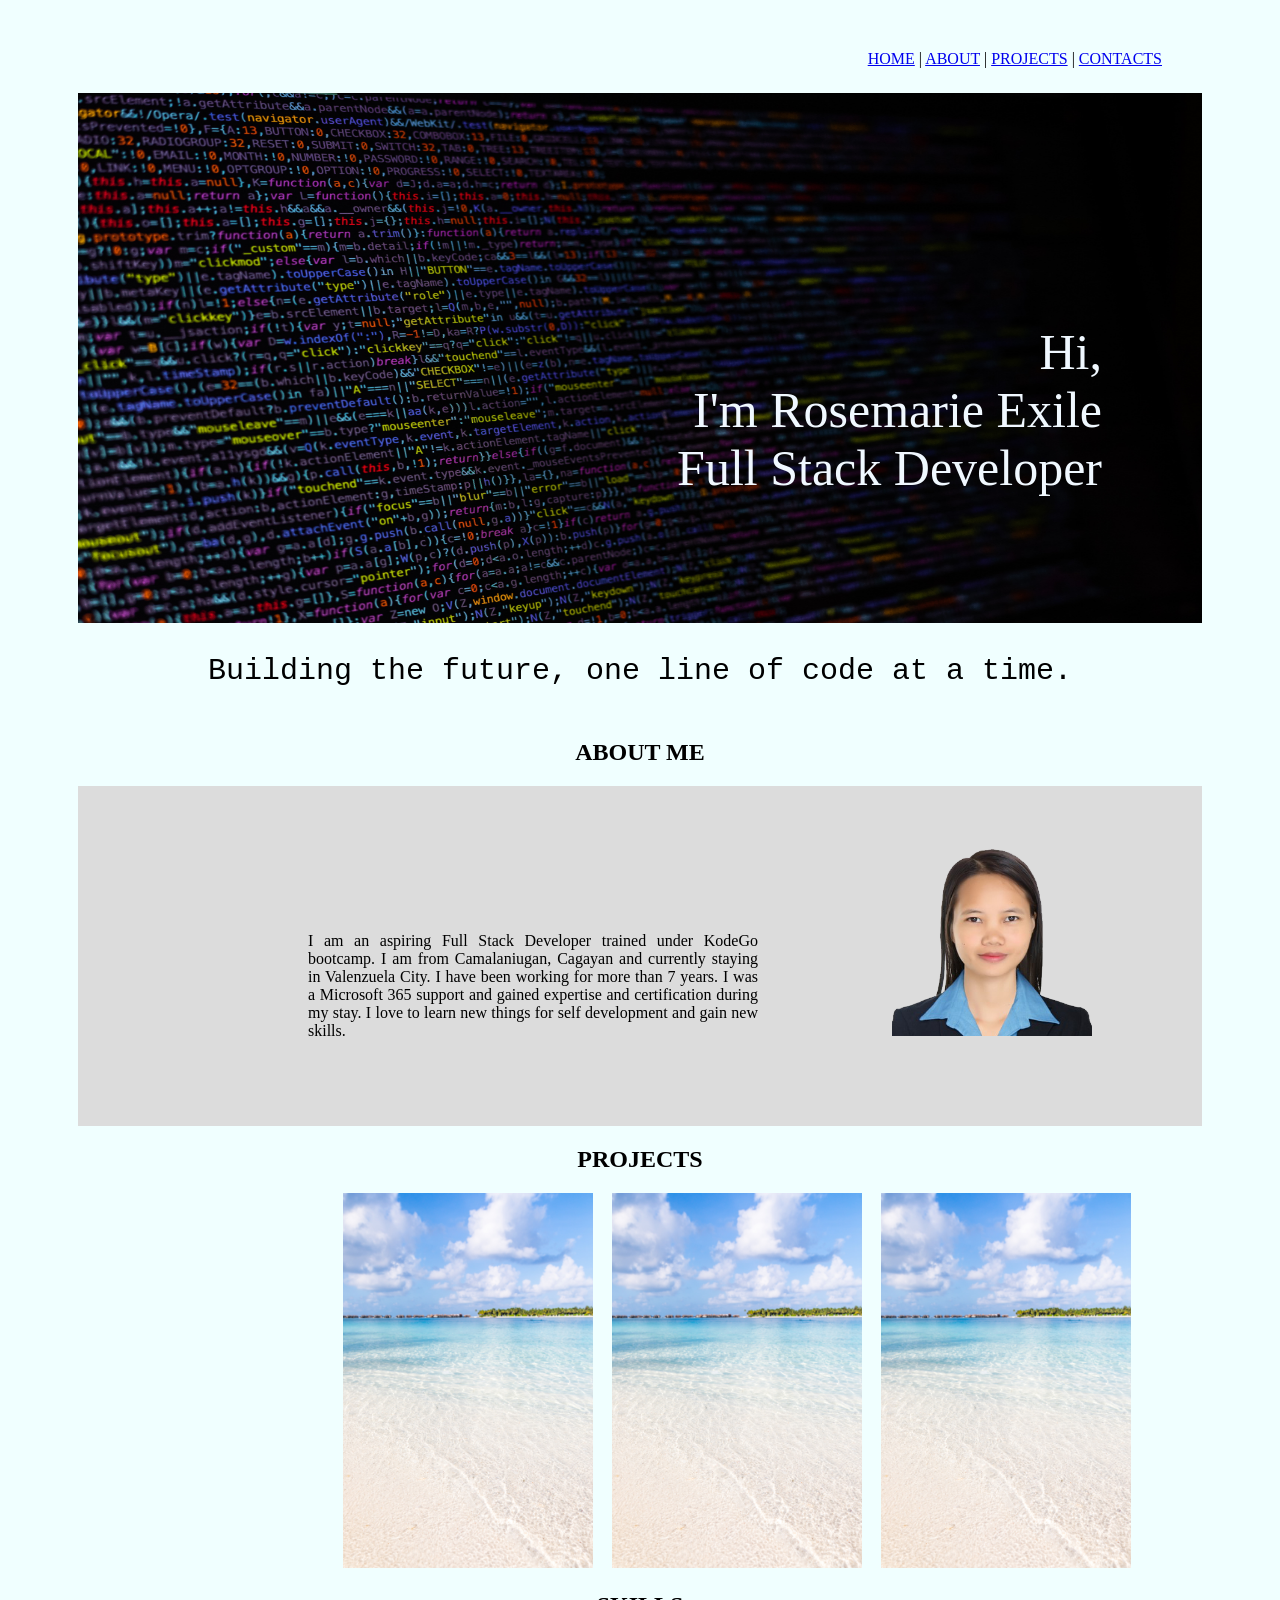
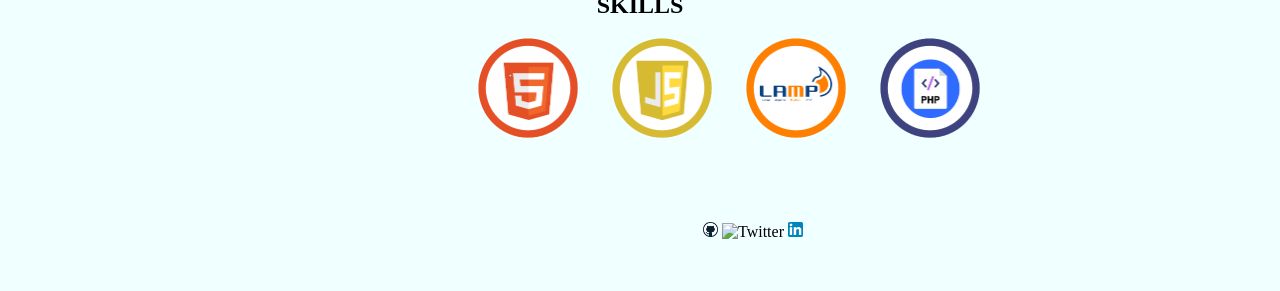
==== index.html @ a0bd22c9 "first commit" ====
<!DOCTYPE html>
<html>
    <head>
        <title>Portfolio</title>
        <link rel="stylesheet" type="text/css" href="style.css">
    </head>
    <body>
       <div class="container">
            
                    <nav>
                        <a href="#" class="w3-bar-item w3-button">HOME</a> |
                        <a href="#">ABOUT</a> |
                        <a href="#">PROJECTS</a> |
                        <a href="#">CONTACTS</a>
                    </nav>
            <div class="section">
                <section>
                  <!-- <img src="o.png" alt="Profile Picture" id="job"> -->
                    <p id="intro">Hi, <br>
                    I'm Rosemarie Exile<br> 
                    Full Stack Developer</p>    
                        
                </section>
            </div>  
            <article id="motto">
                    <p>Building the future, one line of code at a time.</p>
            </article>
            
            <h2>ABOUT ME</h2>
            <div class="aboutme">
                <div class="about">
                        <p id="details">I am an aspiring Full Stack Developer trained under KodeGo bootcamp. I am from Camalaniugan, Cagayan and currently staying in Valenzuela City. I have been working for more than 7 years. I was a Microsoft 365 support and gained expertise and certification during my stay. I love to learn new things for self development and gain new skills.</p>
                </div>
                <div class="profilepicture">
                        <img src="o.png" alt="Profile Picture" style="width: 200px">
                </div>
                    
            </div>
            
            <h2>PROJECTS</h2>
            <div class="project">
                <img src="travel.jpg" alt="Travel Project" style="width: 250px">
                <img src="travel.jpg" alt="Travel Project" style="width: 250px">
                <img src="travel.jpg" alt="Travel Project" style="width: 250px">
            </div>
            <h2>SKILLS</h2>
            <div class="skills">
               <img src="HTML.png" alt="HTML">
               <img src="JavaScript.png" alt="HTML">
               <img src="LAMP.png" alt="LAMP">
               <img src="php.png" alt="PHP">
            </div>
            <div class="footer">
                <img src="github.png" alt="Github"/>
            
                <img src="twitter.png" alt="Twitter"/>
            
                <img src="linkedin.png" alt="LinkedIn"/>  
            </div>
        </div>
    </body>
</html>
---- style.css ----
html {
    background-color:azure
}
nav {
    text-align: right;
    padding-right: 40px;
}

 .container{
    margin-top: 50px;
    margin-right: 70px;
    margin-left: 70px;
    margin-bottom: 50px; 
   
}
.section {
    background-color: rgb(97, 113, 113);
    margin-top: -25px;
    height: 550px;
}
#intro{
    text-align: right;
    padding-right: 100px;
    padding-top: 230px;
    font-size: 50px;
    color: aliceblue;
}

section {
    height: 550px;
    background-image: url("bg.jpg");
    background-size: 100% 100%;
    
}

#motto {
    margin-top: -20px;
    padding-top: 1px;
    padding-bottom: 1px;
    font-family: 'Courier New', Courier, monospace;
    font-size: 30px;
    text-align: center;
    background-color: azure;  
}

h2 {
    text-align: center;
}
.aboutme {  
    background-color: gainsboro
}

.about {
    display: inline-block;
    width: 450px;
    margin-left: 200px;
    margin-bottom: 60px;
    padding: 10px 30px 10px 30px;
    text-align: justify;
   
}
#details {
    color: black;
   
}

.profilepicture {

    display: inline-block;
    margin-left: 100px;
    margin-top: 50px;
}

.project {
   margin-left: 250px;

}

.project img {
    margin-left: 15px;
}
.skills {
    margin-left: 370px;
}

.skills img{
   width: 100px;
   margin-left: 30px;

}


.footer {
    margin-left: 625px;
    margin-top: 80px;
}

.footer img {
    width: 15px;  
}

/*

img {
    height: 250px;
    padding-left: 15px;
} */
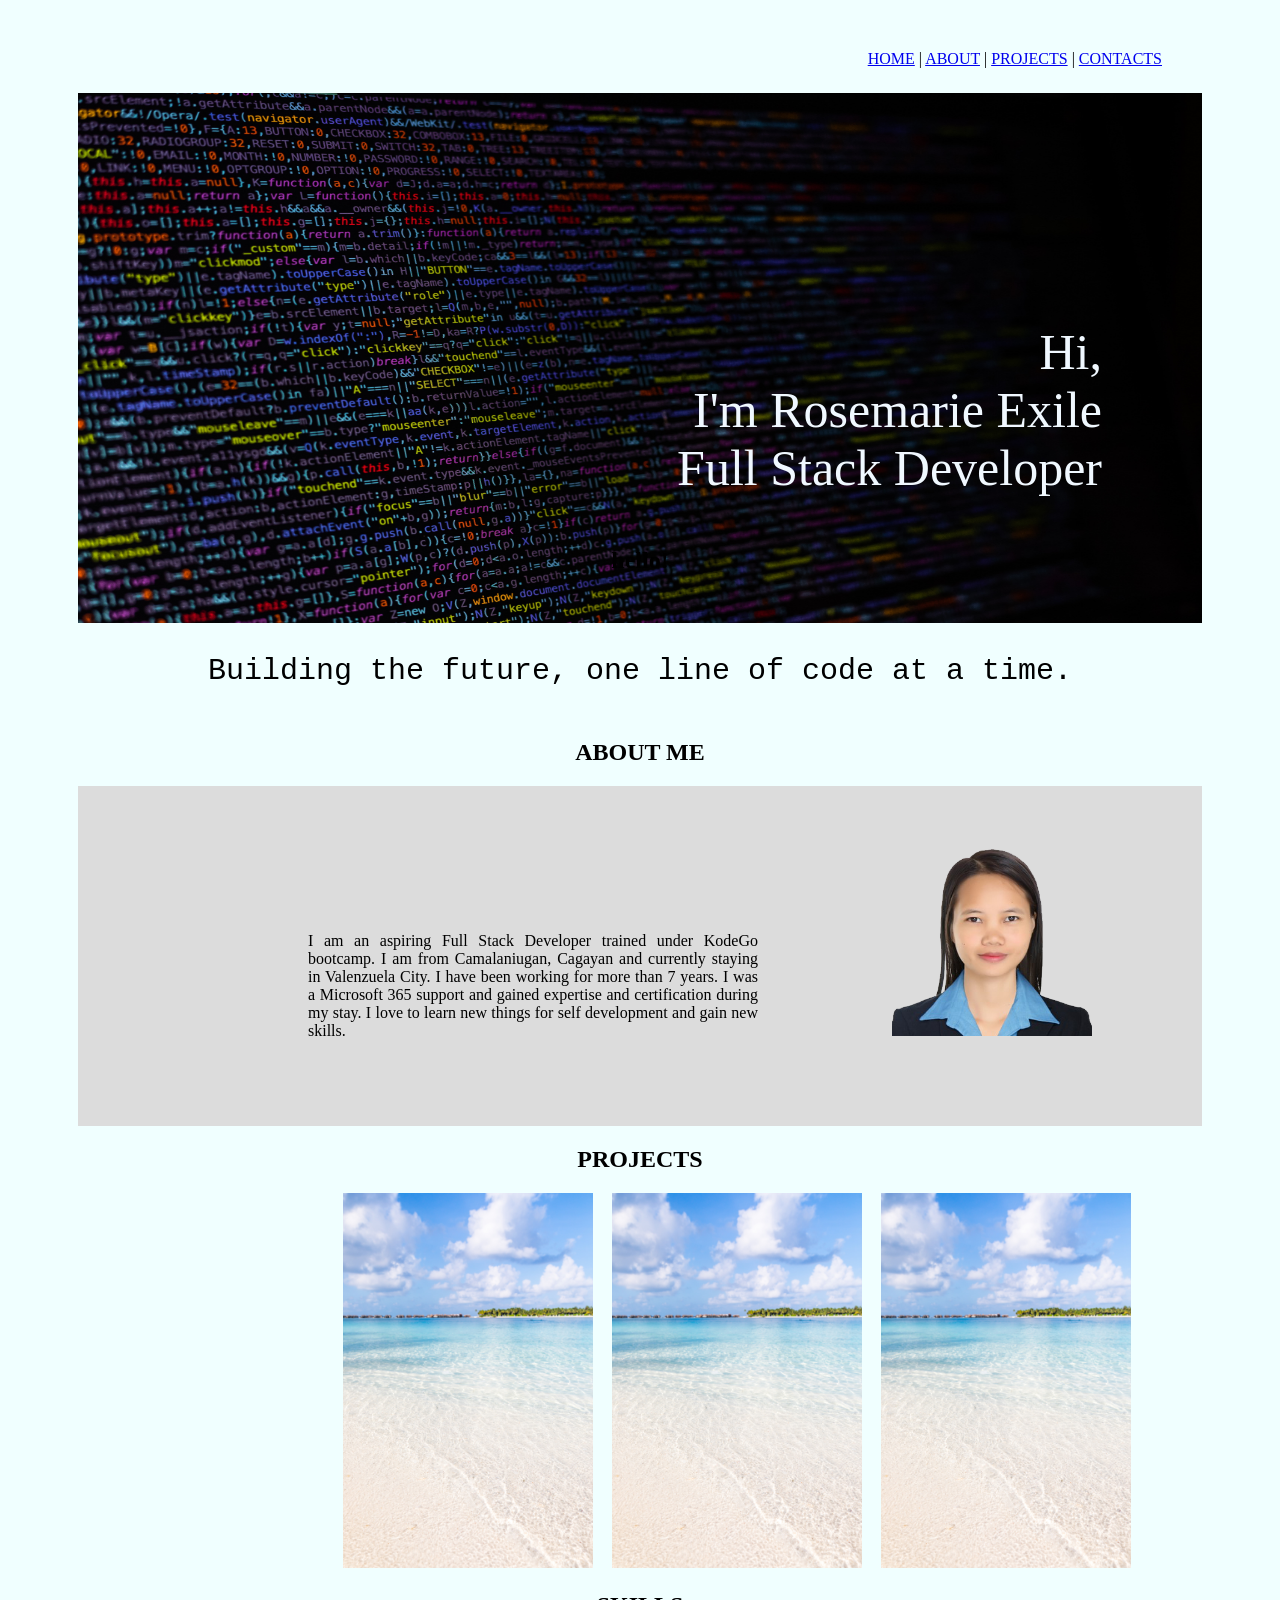
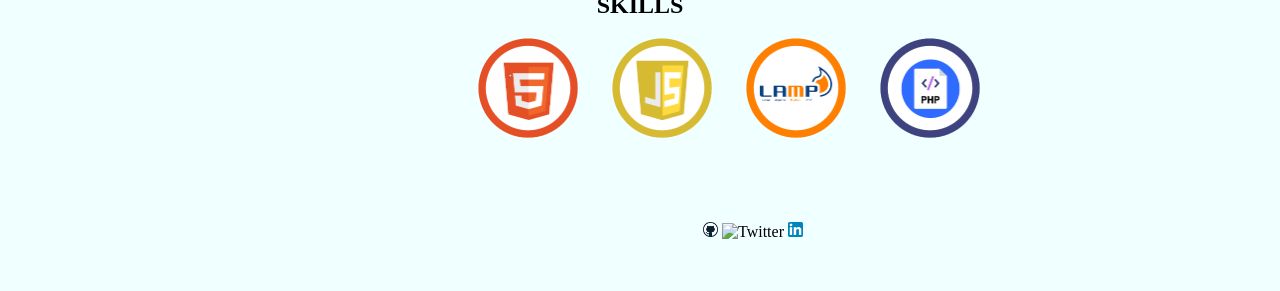
==== commit 00b150ad: "Add hello" ====
--- a/index.html
+++ b/index.html
@@ -18,7 +18,8 @@
                   <!-- <img src="o.png" alt="Profile Picture" id="job"> -->
                     <p id="intro">Hi, <br>
                     I'm Rosemarie Exile<br> 
-                    Full Stack Developer</p>    
+                    Full Stack Developer</p> 
+                    <h2>hello!</h2>   
                         
                 </section>
             </div>  
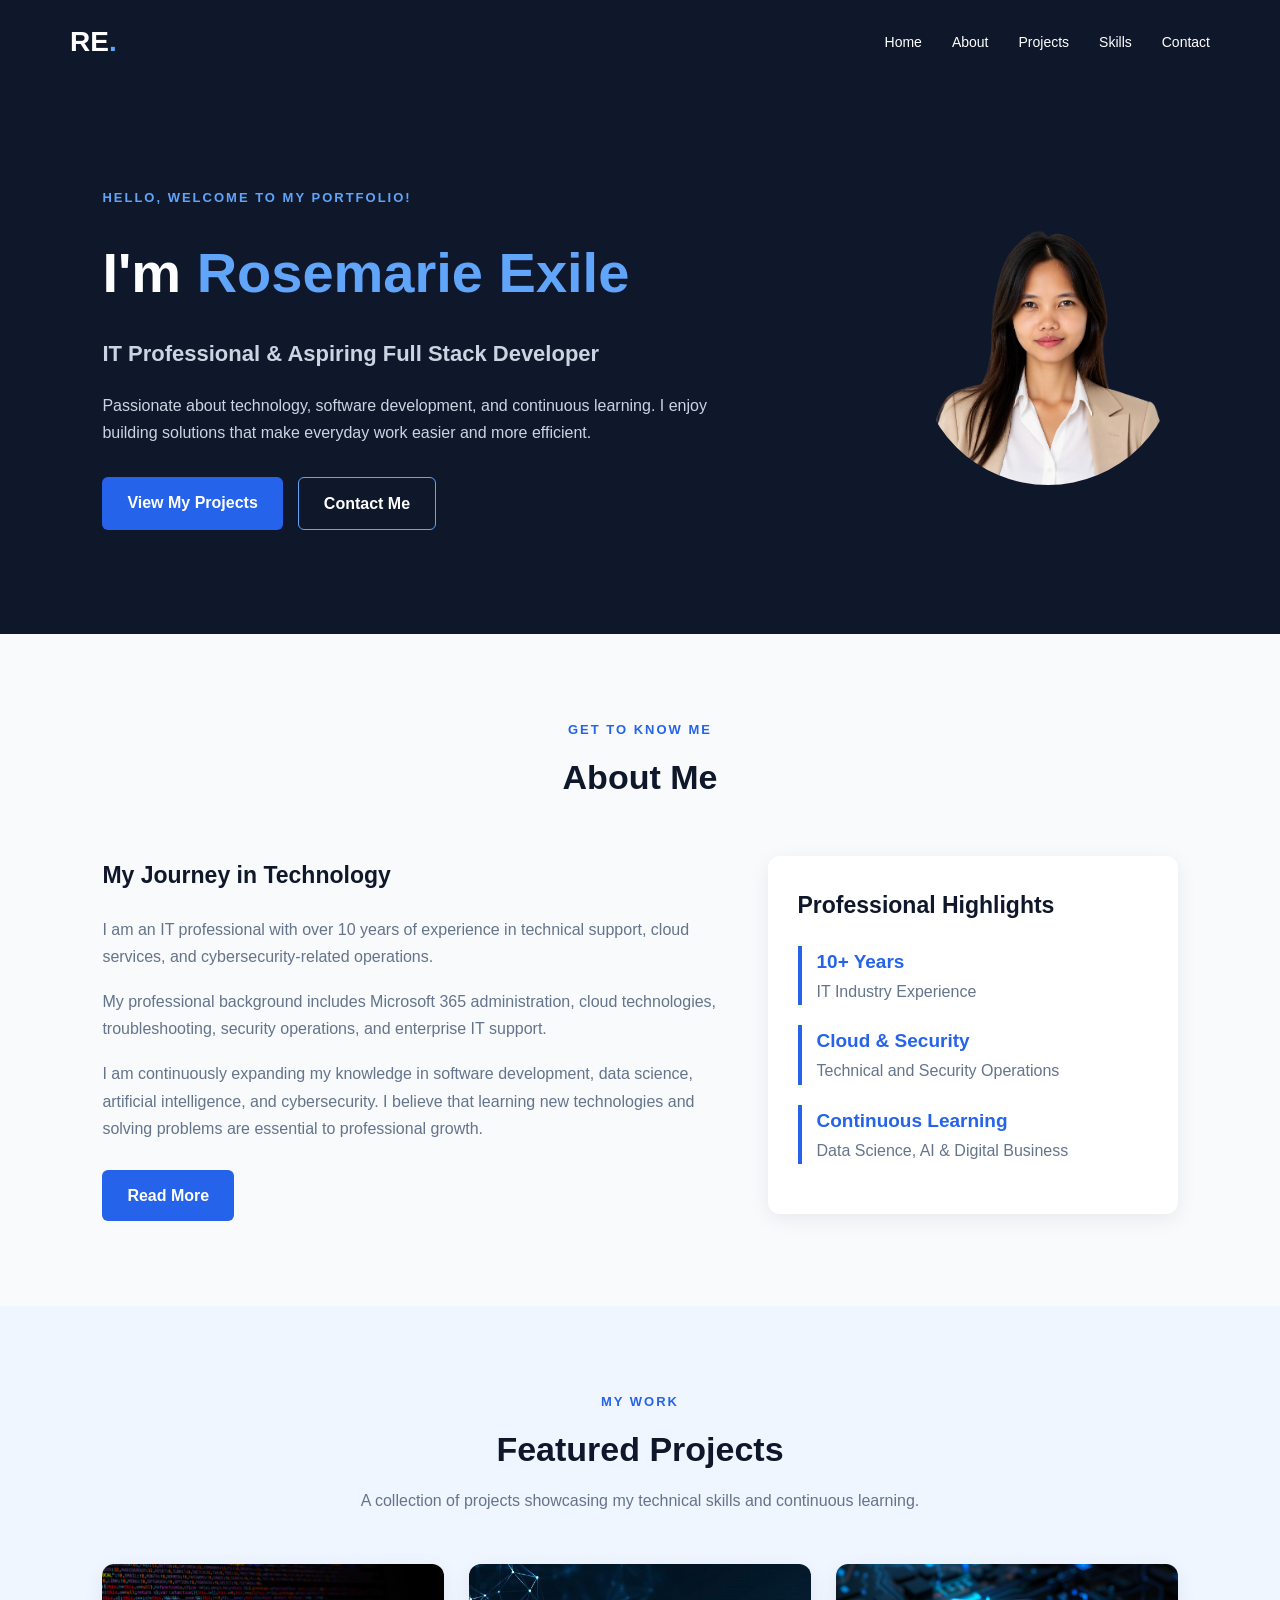
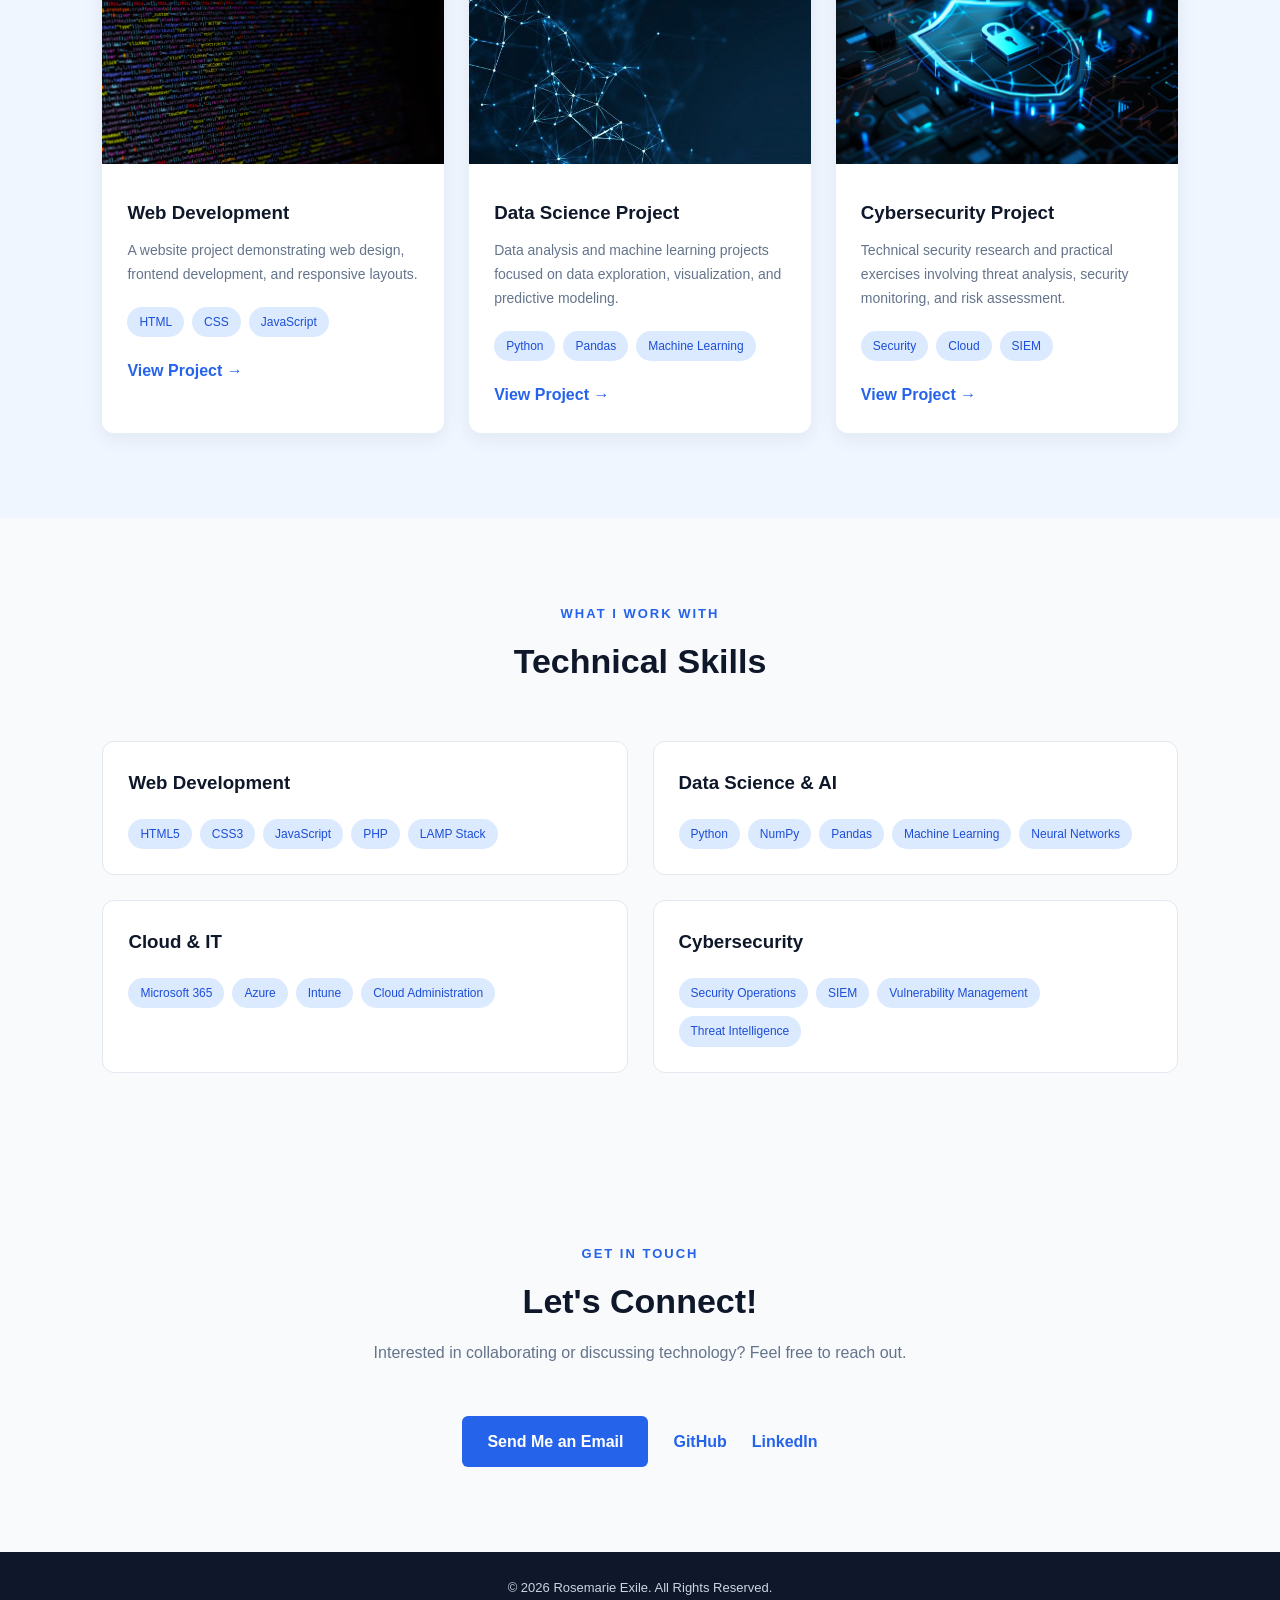
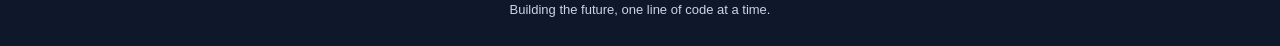
==== commit 99859e03: "Update index, about and style" ====
--- a/index.html
+++ b/index.html
@@ -1,63 +1,299 @@
+
 <!DOCTYPE html>
-<html>
-    <head>
-        <title>Portfolio</title>
-        <link rel="stylesheet" type="text/css" href="style.css">
-    </head>
-    <body>
-       <div class="container">
-            
-                    <nav>
-                        <a href="#" class="w3-bar-item w3-button">HOME</a> |
-                        <a href="#">ABOUT</a> |
-                        <a href="#">PROJECTS</a> |
-                        <a href="#">CONTACTS</a>
-                    </nav>
-            <div class="section">
-                <section>
-                  <!-- <img src="o.png" alt="Profile Picture" id="job"> -->
-                    <p id="intro">Hi, <br>
-                    I'm Rosemarie Exile<br> 
-                    Full Stack Developer</p> 
-                    <h2>hello!</h2>   
-                        
-                </section>
-            </div>  
-            <article id="motto">
-                    <p>Building the future, one line of code at a time.</p>
-            </article>
-            
-            <h2>ABOUT ME</h2>
-            <div class="aboutme">
-                <div class="about">
-                        <p id="details">I am an aspiring Full Stack Developer trained under KodeGo bootcamp. I am from Camalaniugan, Cagayan and currently staying in Valenzuela City. I have been working for more than 7 years. I was a Microsoft 365 support and gained expertise and certification during my stay. I love to learn new things for self development and gain new skills.</p>
-                </div>
-                <div class="profilepicture">
-                        <img src="o.png" alt="Profile Picture" style="width: 200px">
-                </div>
-                    
-            </div>
-            
-            <h2>PROJECTS</h2>
-            <div class="project">
-                <img src="travel.jpg" alt="Travel Project" style="width: 250px">
-                <img src="travel.jpg" alt="Travel Project" style="width: 250px">
-                <img src="travel.jpg" alt="Travel Project" style="width: 250px">
-            </div>
-            <h2>SKILLS</h2>
-            <div class="skills">
-               <img src="HTML.png" alt="HTML">
-               <img src="JavaScript.png" alt="HTML">
-               <img src="LAMP.png" alt="LAMP">
-               <img src="php.png" alt="PHP">
-            </div>
-            <div class="footer">
-                <img src="github.png" alt="Github"/>
-            
-                <img src="twitter.png" alt="Twitter"/>
-            
-                <img src="linkedin.png" alt="LinkedIn"/>  
-            </div>
-        </div>
-    </body>
-</html>+<html lang="en">
+<head>
+    <meta charset="UTF-8">
+    <meta name="viewport" content="width=device-width, initial-scale=1.0">
+    <meta name="description" content="Rosemarie Exile's professional portfolio showcasing development projects, technical skills, and experience.">
+
+    <title>Rosemarie Exile | Portfolio</title>
+
+    <link rel="stylesheet" href="style.css">
+</head>
+
+<body>
+
+    <!-- NAVIGATION -->
+    <header class="header">
+        <nav class="navbar">
+            <a href="#home" class="logo">RE<span>.</span></a>
+
+            <ul class="nav-links">
+                <li><a href="#home">Home</a></li>
+                <li><a href="#about">About</a></li>
+                <li><a href="#projects">Projects</a></li>
+                <li><a href="#skills">Skills</a></li>
+                <li><a href="#contact">Contact</a></li>
+            </ul>
+        </nav>
+    </header>
+
+    <main>
+
+        <!-- HOME / HERO SECTION -->
+        <section id="home" class="hero">
+            <div class="hero-content">
+                <p class="greeting">HELLO, WELCOME TO MY PORTFOLIO!</p>
+
+                <h1>I'm <span>Rosemarie Exile</span></h1>
+
+                <h2>IT Professional & Aspiring Full Stack Developer</h2>
+
+                <p class="hero-description">
+                    Passionate about technology, software development,
+                    and continuous learning. I enjoy building solutions
+                    that make everyday work easier and more efficient.
+                </p>
+
+                <div class="hero-buttons">
+                    <a href="#projects" class="btn primary-btn">
+                        View My Projects
+                    </a>
+
+                    <a href="#contact" class="btn secondary-btn">
+                        Contact Me
+                    </a>
+                </div>
+            </div>
+
+            <div class="hero-image">
+                <img src="images/profilepic.png" alt="Portrait of Rosemarie Exile">
+            </div>
+        </section>
+
+        <!-- ABOUT SECTION -->
+        <section id="about" class="section">
+            <div class="section-heading">
+                <p>GET TO KNOW ME</p>
+                <h2>About Me</h2>
+            </div>
+
+            <div class="about-content">
+                <div class="about-text">
+                    <h3>My Journey in Technology</h3>
+
+                    <p>
+                        I am an IT professional with over 10 years of
+                        experience in technical support, cloud services,
+                        and cybersecurity-related operations.
+                    </p>
+
+                    <p>
+                        My professional background includes Microsoft 365
+                        administration, cloud technologies, troubleshooting,
+                        security operations, and enterprise IT support.
+                    </p>
+
+                    <p>
+                        I am continuously expanding my knowledge in
+                        software development, data science, artificial
+                        intelligence, and cybersecurity. I believe that
+                        learning new technologies and solving problems
+                        are essential to professional growth.
+                    </p>
+
+                    <a href="about.html" class="btn primary-btn">
+                        Read More 
+                    </a>
+                </div>
+
+                <div class="about-card">
+                    <h3>Professional Highlights</h3>
+
+                    <div class="highlight">
+                        <h4>10+ Years</h4>
+                        <p>IT Industry Experience</p>
+                    </div>
+
+                    <div class="highlight">
+                        <h4>Cloud & Security</h4>
+                        <p>Technical and Security Operations</p>
+                    </div>
+
+                    <div class="highlight">
+                        <h4>Continuous Learning</h4>
+                        <p>Data Science, AI & Digital Business</p>
+                    </div>
+                </div>
+            </div>
+        </section>
+
+        <!-- PROJECTS SECTION -->
+        <section id="projects" class="section projects-section">
+            <div class="section-heading">
+                <p>MY WORK</p>
+                <h2>Featured Projects</h2>
+                <span>
+                    A collection of projects showcasing my technical skills
+                    and continuous learning.
+                </span>
+            </div>
+
+            <div class="project-grid">
+
+                <article class="project-card">
+                    <img src="images/web-dev.jpg" alt="Web development projects">
+
+                    <div class="project-info">
+                        <h3>Web Development</h3>
+                        <p>
+                            A website project demonstrating web design,
+                            frontend development, and responsive layouts.
+                        </p>
+
+                        <div class="project-tags">
+                            <span>HTML</span>
+                            <span>CSS</span>
+                            <span>JavaScript</span>
+                        </div>
+
+                        <a href="#" target="_blank" rel="noopener noreferrer">
+                            View Project →
+                        </a>
+                    </div>
+                </article>
+
+                <article class="project-card">
+                    <img src="images/data-science.jpg" alt="Data science project">
+
+                    <div class="project-info">
+                        <h3>Data Science Project</h3>
+                        <p>
+                            Data analysis and machine learning projects
+                            focused on data exploration, visualization,
+                            and predictive modeling.
+                        </p>
+
+                        <div class="project-tags">
+                            <span>Python</span>
+                            <span>Pandas</span>
+                            <span>Machine Learning</span>
+                        </div>
+
+                        <a href="#" target="_blank" rel="noopener noreferrer">
+                            View Project →
+                        </a>
+                    </div>
+                </article>
+
+                <article class="project-card">
+                    <img src="images/cybersecurity.jpg" alt="Cybersecurity project">
+
+                    <div class="project-info">
+                        <h3>Cybersecurity Project</h3>
+                        <p>
+                            Technical security research and practical
+                            exercises involving threat analysis,
+                            security monitoring, and risk assessment.
+                        </p>
+
+                        <div class="project-tags">
+                            <span>Security</span>
+                            <span>Cloud</span>
+                            <span>SIEM</span>
+                        </div>
+
+                        <a href="#" target="_blank" rel="noopener noreferrer">
+                            View Project →
+                        </a>
+                    </div>
+                </article>
+
+            </div>
+        </section>
+
+        <!-- SKILLS SECTION -->
+        <section id="skills" class="section">
+            <div class="section-heading">
+                <p>WHAT I WORK WITH</p>
+                <h2>Technical Skills</h2>
+            </div>
+
+            <div class="skills-grid">
+
+                <div class="skill-category">
+                    <h3>Web Development</h3>
+                    <div class="skill-list">
+                        <span>HTML5</span>
+                        <span>CSS3</span>
+                        <span>JavaScript</span>
+                        <span>PHP</span>
+                        <span>LAMP Stack</span>
+                    </div>
+                </div>
+
+                <div class="skill-category">
+                    <h3>Data Science & AI</h3>
+                    <div class="skill-list">
+                        <span>Python</span>
+                        <span>NumPy</span>
+                        <span>Pandas</span>
+                        <span>Machine Learning</span>
+                        <span>Neural Networks</span>
+                    </div>
+                </div>
+
+                <div class="skill-category">
+                    <h3>Cloud & IT</h3>
+                    <div class="skill-list">
+                        <span>Microsoft 365</span>
+                        <span>Azure</span>
+                        <span>Intune</span>
+                        <span>Cloud Administration</span>
+                    </div>
+                </div>
+
+                <div class="skill-category">
+                    <h3>Cybersecurity</h3>
+                    <div class="skill-list">
+                        <span>Security Operations</span>
+                        <span>SIEM</span>
+                        <span>Vulnerability Management</span>
+                        <span>Threat Intelligence</span>
+                    </div>
+                </div>
+
+            </div>
+        </section>
+
+        <!-- CONTACT SECTION -->
+        <section id="contact" class="section contact-section">
+            <div class="section-heading">
+                <p>GET IN TOUCH</p>
+                <h2>Let's Connect!</h2>
+
+                <span>
+                    Interested in collaborating or discussing technology?
+                    Feel free to reach out.
+                </span>
+            </div>
+
+            <div class="contact-links">
+                <a href="mailto:your-email@example.com" class="btn primary-btn">
+                    Send Me an Email
+                </a>
+
+                <a href="https://github.com/bluefirerose"
+                   target="_blank"
+                   rel="noopener noreferrer">
+                    GitHub
+                </a>
+
+                <a href="https://www.linkedin.com/in/rosemarie-exile-169563162/"
+                   target="_blank"
+                   rel="noopener noreferrer">
+                    LinkedIn
+                </a>
+            </div>
+        </section>
+
+    </main>
+
+    <!-- FOOTER -->
+    <footer class="footer">
+        <p>© 2026 Rosemarie Exile. All Rights Reserved.</p>
+        <p>Building the future, one line of code at a time.</p>
+    </footer>
+
+</body>
+</html>
--- a/style.css
+++ b/style.css
@@ -1,107 +1,448 @@
-html {
-    background-color:azure
-}
-nav {
-    text-align: right;
-    padding-right: 40px;
-}
-
- .container{
-    margin-top: 50px;
-    margin-right: 70px;
-    margin-left: 70px;
-    margin-bottom: 50px; 
-   
-}
+
+/* GENERAL SETTINGS */
+* {
+    margin: 0;
+    padding: 0;
+    box-sizing: border-box;
+    scroll-behavior: smooth;
+}
+
+:root {
+    --primary: #2563eb;
+    --dark: #0f172a;
+    --light: #f8fafc;
+    --text: #334155;
+    --muted: #64748b;
+    --white: #ffffff;
+}
+
+body {
+    font-family: Arial, Helvetica, sans-serif;
+    background: var(--light);
+    color: var(--text);
+    line-height: 1.7;
+}
+
+a {
+    text-decoration: none;
+}
+
+/* NAVIGATION */
+.header {
+    background: var(--dark);
+    position: sticky;
+    top: 0;
+    z-index: 100;
+}
+
+.navbar {
+    max-width: 1200px;
+    margin: auto;
+    padding: 18px 30px;
+    display: flex;
+    justify-content: space-between;
+    align-items: center;
+}
+
+.logo {
+    color: var(--white);
+    font-size: 28px;
+    font-weight: bold;
+}
+
+.logo span {
+    color: #60a5fa;
+}
+
+.nav-links {
+    display: flex;
+    gap: 30px;
+    list-style: none;
+}
+
+.nav-links a {
+    color: var(--white);
+    font-size: 14px;
+    transition: 0.3s;
+}
+
+.nav-links a:hover {
+    color: #60a5fa;
+}
+
+/* HERO SECTION */
+.hero {
+    min-height: 550px;
+    background: var(--dark);
+    color: var(--white);
+    display: flex;
+    align-items: center;
+    justify-content: space-between;
+    padding: 80px max(8%, calc((100% - 1100px) / 2));
+    gap: 50px;
+}
+
+.hero-content {
+    max-width: 650px;
+}
+
+.greeting {
+    color: #60a5fa;
+    font-weight: bold;
+    letter-spacing: 2px;
+    font-size: 13px;
+}
+
+.hero h1 {
+    font-size: clamp(36px, 5vw, 56px);
+    margin: 15px 0;
+}
+
+.hero h1 span {
+    color: #60a5fa;
+    display: inline-block;
+    white-space: nowrap;
+    border-right: 3px solid #60a5fa;
+    clip-path: inset(0 100% 0 0);
+    animation: name-typing 2s steps(15, end) forwards,
+        cursor-blink 0.5s step-end 4,
+        cursor-hide 0s 2s forwards;
+}
+
+@keyframes name-typing {
+    to {
+        clip-path: inset(0 0 0 0);
+    }
+}
+
+@keyframes cursor-blink {
+    50% {
+        border-color: transparent;
+    }
+}
+
+@keyframes cursor-hide {
+    to {
+        border-color: transparent;
+    }
+}
+
+@media (prefers-reduced-motion: reduce) {
+    .hero h1 span {
+        animation: none;
+        clip-path: none;
+        border-right: 0;
+    }
+}
+
+.hero h2 {
+    font-size: 22px;
+    margin-bottom: 20px;
+    color: #cbd5e1;
+}
+
+.hero-description {
+    color: #cbd5e1;
+    margin-bottom: 30px;
+}
+
+.hero-image img {
+    width: 260px;
+    height: 260px;
+    object-fit: cover;
+    border-radius: 50%;
+     /* border: 5px solid #2563eb;*/
+}
+
+/* BUTTONS */
+.hero-buttons {
+    display: flex;
+    flex-wrap: wrap;
+    gap: 15px;
+}
+
+.btn {
+    display: inline-block;
+    padding: 12px 25px;
+    border-radius: 6px;
+    font-weight: bold;
+    transition: 0.3s;
+}
+
+.primary-btn {
+    background: var(--primary);
+    color: var(--white);
+}
+
+.primary-btn:hover {
+    background: #1d4ed8;
+    transform: translateY(-3px);
+}
+
+.secondary-btn {
+    border: 1px solid #60a5fa;
+    color: var(--white);
+}
+
+.secondary-btn:hover {
+    background: #2563eb;
+}
+
+/* GENERAL SECTIONS */
 .section {
-    background-color: rgb(97, 113, 113);
-    margin-top: -25px;
-    height: 550px;
-}
-#intro{
-    text-align: right;
-    padding-right: 100px;
-    padding-top: 230px;
-    font-size: 50px;
-    color: aliceblue;
-}
-
-section {
-    height: 550px;
-    background-image: url("bg.jpg");
-    background-size: 100% 100%;
-    
-}
-
-#motto {
-    margin-top: -20px;
-    padding-top: 1px;
-    padding-bottom: 1px;
-    font-family: 'Courier New', Courier, monospace;
-    font-size: 30px;
+    padding: 85px 8%;
+    max-width: 1400px;
+    margin: auto;
+}
+
+.section-heading {
     text-align: center;
-    background-color: azure;  
-}
-
-h2 {
+    margin-bottom: 50px;
+}
+
+.section-heading > p {
+    color: var(--primary);
+    font-weight: bold;
+    letter-spacing: 2px;
+    font-size: 13px;
+}
+
+.section-heading h2 {
+    color: var(--dark);
+    font-size: 34px;
+    margin: 8px 0;
+}
+
+.section-heading span {
+    color: var(--muted);
+}
+
+/* ABOUT SECTION */
+.about-content {
+    display: grid;
+    grid-template-columns: 1.5fr 1fr;
+    gap: 50px;
+    align-items: start;
+}
+
+.about-text h3,
+.about-card h3 {
+    color: var(--dark);
+    font-size: 23px;
+    margin-bottom: 20px;
+}
+
+.about-text p {
+    margin-bottom: 18px;
+    color: var(--muted);
+}
+
+.about-text .btn {
+    margin-top: 10px;
+}
+
+.about-card {
+    background: var(--white);
+    padding: 30px;
+    border-radius: 12px;
+    box-shadow: 0 5px 20px rgba(15, 23, 42, 0.07);
+}
+
+.highlight {
+    border-left: 4px solid var(--primary);
+    padding-left: 15px;
+    margin: 20px 0;
+}
+
+.highlight h4 {
+    color: var(--primary);
+    font-size: 19px;
+}
+
+.highlight p {
+    color: var(--muted);
+}
+
+/* PROJECTS */
+.projects-section {
+    background: #eff6ff;
+    max-width: none;
+}
+
+.project-grid {
+    max-width: 1200px;
+    margin: auto;
+    display: grid;
+    grid-template-columns: repeat(3, 1fr);
+    gap: 25px;
+}
+
+.project-card {
+    background: var(--white);
+    border-radius: 12px;
+    overflow: hidden;
+    box-shadow: 0 5px 20px rgba(15, 23, 42, 0.07);
+    transition: 0.3s;
+}
+
+.project-card:hover {
+    transform: translateY(-7px);
+    box-shadow: 0 10px 25px rgba(15, 23, 42, 0.12);
+}
+
+.project-card img {
+    width: 100%;
+    height: 200px;
+    object-fit: cover;
+}
+
+.project-info {
+    padding: 25px;
+}
+
+.project-info h3 {
+    color: var(--dark);
+    margin-bottom: 10px;
+}
+
+.project-info p {
+    color: var(--muted);
+    font-size: 14px;
+    margin-bottom: 20px;
+}
+
+.project-tags,
+.skill-list {
+    display: flex;
+    flex-wrap: wrap;
+    gap: 8px;
+    margin-bottom: 20px;
+}
+
+.project-tags span,
+.skill-list span {
+    background: #dbeafe;
+    color: #1d4ed8;
+    padding: 5px 12px;
+    border-radius: 20px;
+    font-size: 12px;
+}
+
+.project-info a {
+    color: var(--primary);
+    font-weight: bold;
+}
+
+/* SKILLS */
+.skills-grid {
+    display: grid;
+    grid-template-columns: repeat(2, 1fr);
+    gap: 25px;
+}
+
+.skill-category {
+    background: var(--white);
+    padding: 25px;
+    border-radius: 12px;
+    border: 1px solid #e2e8f0;
+}
+
+.skill-category h3 {
+    color: var(--dark);
+    margin-bottom: 20px;
+}
+
+.skill-list {
+    margin-bottom: 0;
+}
+
+/* CONTACT */
+.contact-section {
     text-align: center;
 }
-.aboutme {  
-    background-color: gainsboro
-}
-
-.about {
-    display: inline-block;
-    width: 450px;
-    margin-left: 200px;
-    margin-bottom: 60px;
-    padding: 10px 30px 10px 30px;
-    text-align: justify;
-   
-}
-#details {
-    color: black;
-   
-}
-
-.profilepicture {
-
-    display: inline-block;
-    margin-left: 100px;
-    margin-top: 50px;
-}
-
-.project {
-   margin-left: 250px;
-
-}
-
-.project img {
-    margin-left: 15px;
-}
-.skills {
-    margin-left: 370px;
-}
-
-.skills img{
-   width: 100px;
-   margin-left: 30px;
-
-}
-
-
+
+.contact-links {
+    display: flex;
+    justify-content: center;
+    align-items: center;
+    gap: 25px;
+    flex-wrap: wrap;
+}
+
+.contact-links > a:not(.btn) {
+    color: var(--primary);
+    font-weight: bold;
+}
+
+.contact-links > a:not(.btn):hover {
+    text-decoration: underline;
+}
+
+/* FOOTER */
 .footer {
-    margin-left: 625px;
-    margin-top: 80px;
-}
-
-.footer img {
-    width: 15px;  
-}
-
-/*
-
-img {
-    height: 250px;
-    padding-left: 15px;
-} */+    background: var(--dark);
+    color: #cbd5e1;
+    text-align: center;
+    padding: 25px;
+    font-size: 13px;
+}
+
+/* RESPONSIVE DESIGN */
+@media (max-width: 768px) {
+
+    .navbar {
+        flex-direction: column;
+        gap: 15px;
+    }
+
+    .nav-links {
+        gap: 15px;
+        flex-wrap: wrap;
+        justify-content: center;
+    }
+
+    .hero {
+        flex-direction: column-reverse;
+        text-align: center;
+        padding: 60px 25px;
+    }
+
+    .hero-image img {
+        width: 200px;
+        height: 200px;
+    }
+
+    .hero-buttons {
+        justify-content: center;
+    }
+
+    .about-content {
+        grid-template-columns: 1fr;
+    }
+
+    .project-grid {
+        grid-template-columns: 1fr;
+    }
+
+    .skills-grid {
+        grid-template-columns: 1fr;
+    }
+
+    .section {
+        padding: 60px 25px;
+    }
+}
+
+@media (max-width: 400px) {
+    .nav-links {
+        gap: 10px;
+    }
+
+    .nav-links a {
+        font-size: 12px;
+    }
+
+    .hero h2 {
+        font-size: 18px;
+    }
+}
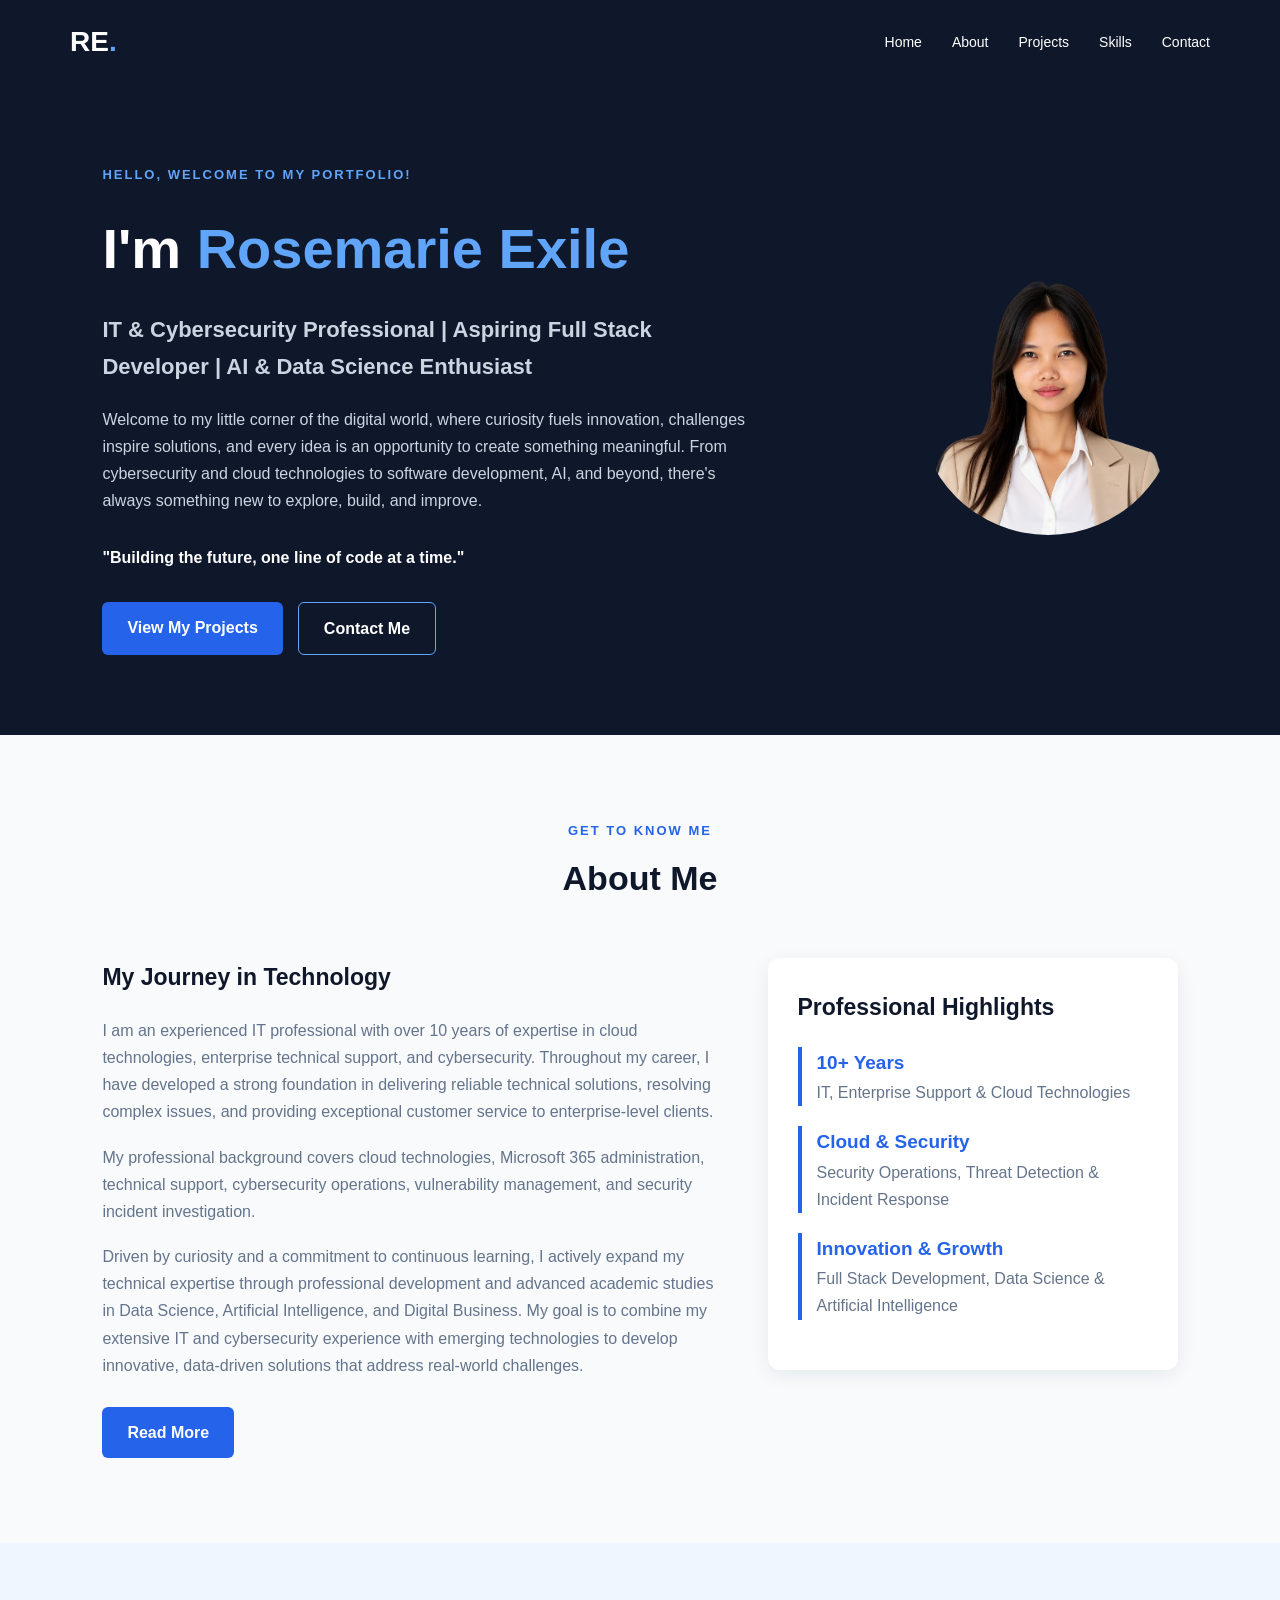
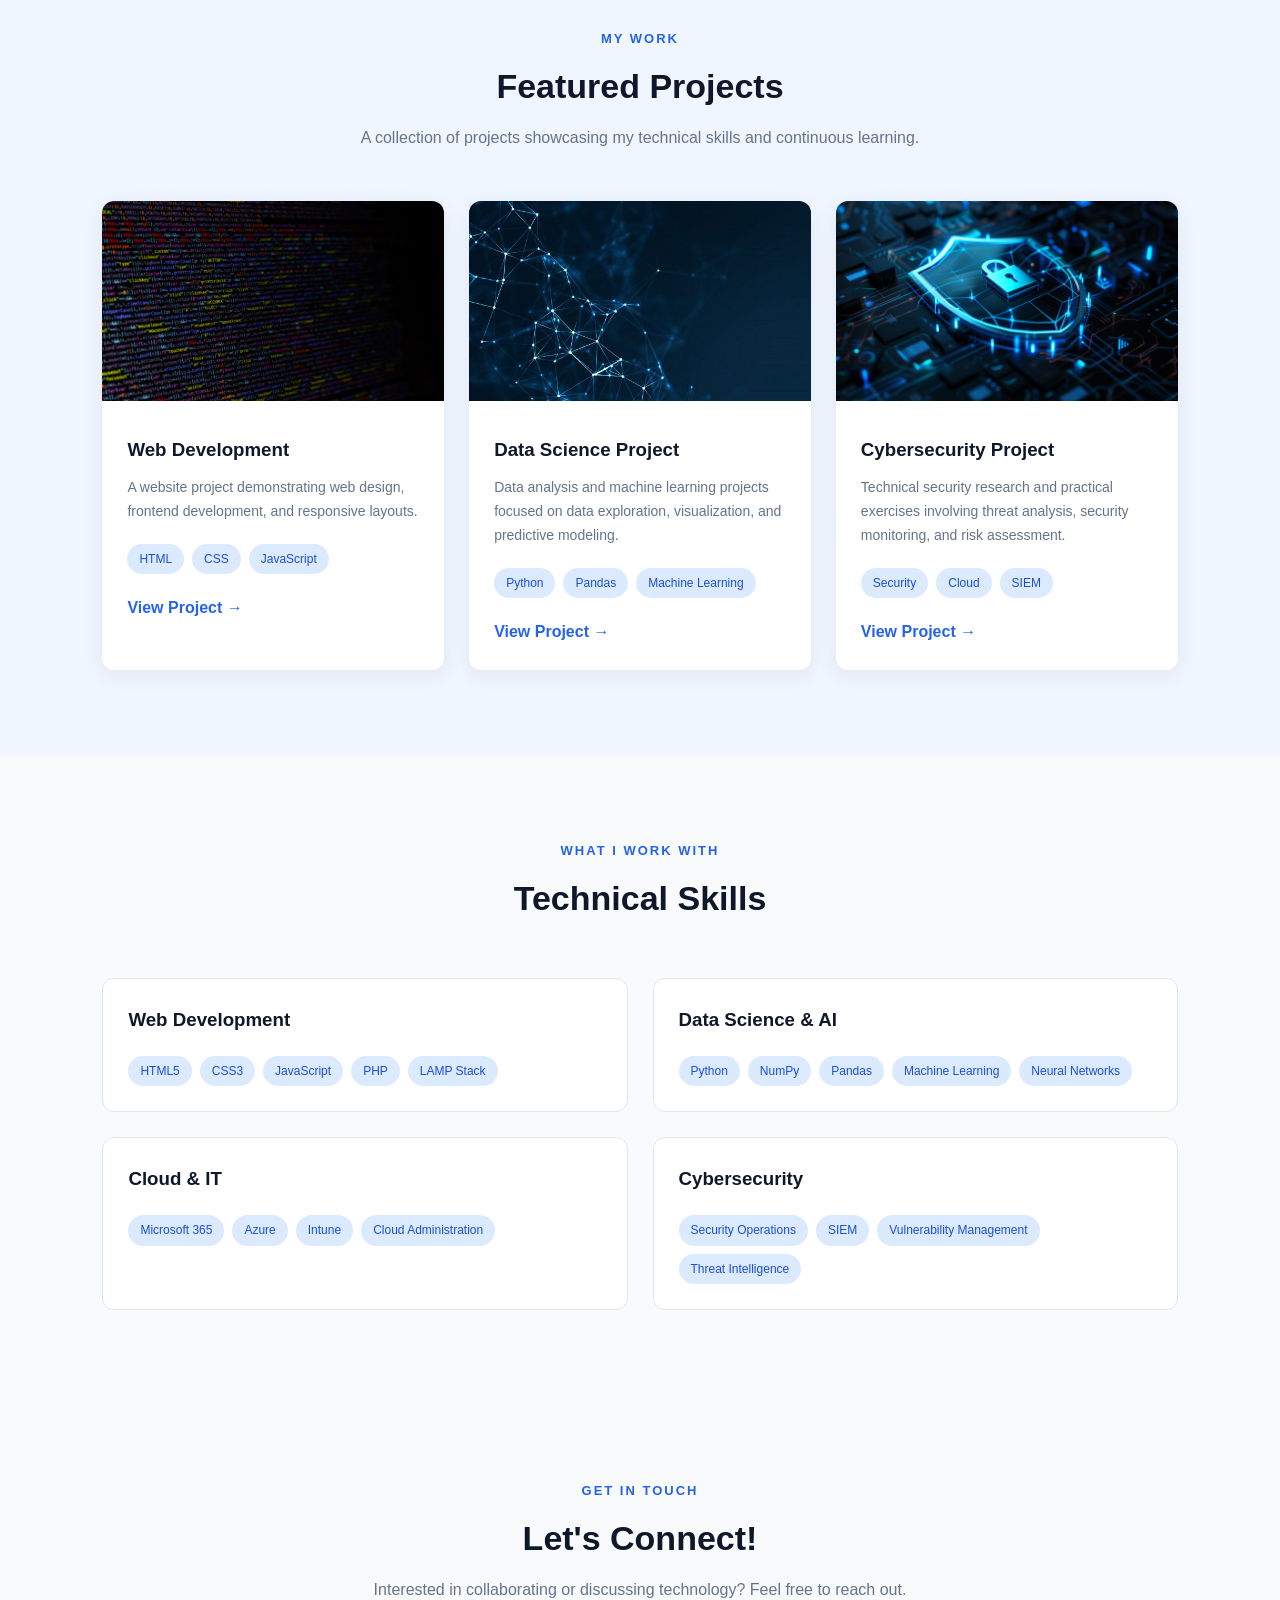
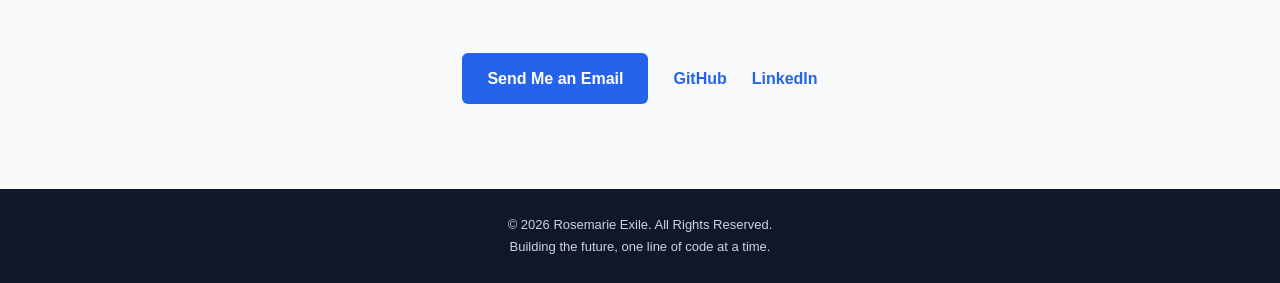
==== commit 4fcef019: "Update index, about and style" ====
--- a/index.html
+++ b/index.html
@@ -20,7 +20,7 @@
 
             <ul class="nav-links">
                 <li><a href="#home">Home</a></li>
-                <li><a href="#about">About</a></li>
+                <li><a href="about.html">About</a></li>
                 <li><a href="#projects">Projects</a></li>
                 <li><a href="#skills">Skills</a></li>
                 <li><a href="#contact">Contact</a></li>
@@ -37,14 +37,18 @@
 
                 <h1>I'm <span>Rosemarie Exile</span></h1>
 
-                <h2>IT Professional & Aspiring Full Stack Developer</h2>
+                <h2>IT & Cybersecurity Professional | Aspiring Full Stack Developer 
+                    | AI & Data Science Enthusiast</h2>
 
                 <p class="hero-description">
-                    Passionate about technology, software development,
-                    and continuous learning. I enjoy building solutions
-                    that make everyday work easier and more efficient.
+                    Welcome to my little corner of the digital world, where curiosity 
+                    fuels innovation, challenges inspire solutions, and every idea is an 
+                    opportunity to create something meaningful. From cybersecurity and 
+                    cloud technologies to software development, AI, and beyond, there's 
+                    always something new to explore, build, and improve.
                 </p>
-
+                <p class="hero-motto"><strong>"Building the future, one line of code at a time."</strong></p>
+                
                 <div class="hero-buttons">
                     <a href="#projects" class="btn primary-btn">
                         View My Projects
@@ -54,6 +58,7 @@
                         Contact Me
                     </a>
                 </div>
+                
             </div>
 
             <div class="hero-image">
@@ -73,23 +78,28 @@
                     <h3>My Journey in Technology</h3>
 
                     <p>
-                        I am an IT professional with over 10 years of
-                        experience in technical support, cloud services,
-                        and cybersecurity-related operations.
+                        I am an experienced IT professional with over 10 years of expertise 
+                        in cloud technologies, enterprise technical support, and 
+                        cybersecurity. Throughout my career, I have developed a strong 
+                        foundation in delivering reliable technical solutions, resolving 
+                        complex issues, and providing exceptional customer service to 
+                        enterprise-level clients.
                     </p>
 
                     <p>
-                        My professional background includes Microsoft 365
-                        administration, cloud technologies, troubleshooting,
-                        security operations, and enterprise IT support.
+                        My professional background covers cloud technologies, Microsoft 365 
+                        administration, technical support, cybersecurity operations, 
+                        vulnerability management, and security incident investigation.
                     </p>
 
                     <p>
-                        I am continuously expanding my knowledge in
-                        software development, data science, artificial
-                        intelligence, and cybersecurity. I believe that
-                        learning new technologies and solving problems
-                        are essential to professional growth.
+                        Driven by curiosity and a commitment to continuous learning, 
+                        I actively expand my technical expertise through professional 
+                        development and advanced academic studies in Data Science, 
+                        Artificial Intelligence, and Digital Business. My goal is to 
+                        combine my extensive IT and cybersecurity experience with emerging 
+                        technologies to develop innovative, data-driven solutions that 
+                        address real-world challenges.
                     </p>
 
                     <a href="about.html" class="btn primary-btn">
@@ -102,17 +112,17 @@
 
                     <div class="highlight">
                         <h4>10+ Years</h4>
-                        <p>IT Industry Experience</p>
+                        <p>IT, Enterprise Support & Cloud Technologies</p>
                     </div>
 
                     <div class="highlight">
                         <h4>Cloud & Security</h4>
-                        <p>Technical and Security Operations</p>
+                        <p>Security Operations, Threat Detection & Incident Response</p>
                     </div>
 
                     <div class="highlight">
-                        <h4>Continuous Learning</h4>
-                        <p>Data Science, AI & Digital Business</p>
+                        <h4>Innovation & Growth</h4>
+                        <p>Full Stack Development, Data Science & Artificial Intelligence</p>
                     </div>
                 </div>
             </div>
--- a/style.css
+++ b/style.css
@@ -153,6 +153,50 @@
     border-radius: 50%;
      /* border: 5px solid #2563eb;*/
 }
+/* Space between motto and buttons */
+
+/* Motto spacing and one-time blue glow */
+.hero-motto {
+    margin-bottom: 30px;
+}
+
+.hero-motto strong {
+    display: inline-block;
+    animation: blueGlowOnce 2.5s ease-in-out 1;
+}
+
+/* Blue glow animation */
+@keyframes blueGlowOnce {
+    0% {
+        text-shadow: none;
+    }
+
+    40% {
+        text-shadow:
+            0 0 5px #60a5fa,
+            0 0 10px #3b82f6,
+            0 0 20px #2563eb,
+            0 0 30px #2563eb;
+    }
+
+    65% {
+        text-shadow:
+            0 0 8px #60a5fa,
+            0 0 15px #3b82f6,
+            0 0 25px #2563eb;
+    }
+
+    100% {
+        text-shadow: none;
+    }
+}
+
+/* Accessibility: respect reduced motion preferences */
+@media (prefers-reduced-motion: reduce) {
+    .hero-motto strong {
+        animation: none;
+    }
+}
 
 /* BUTTONS */
 .hero-buttons {
